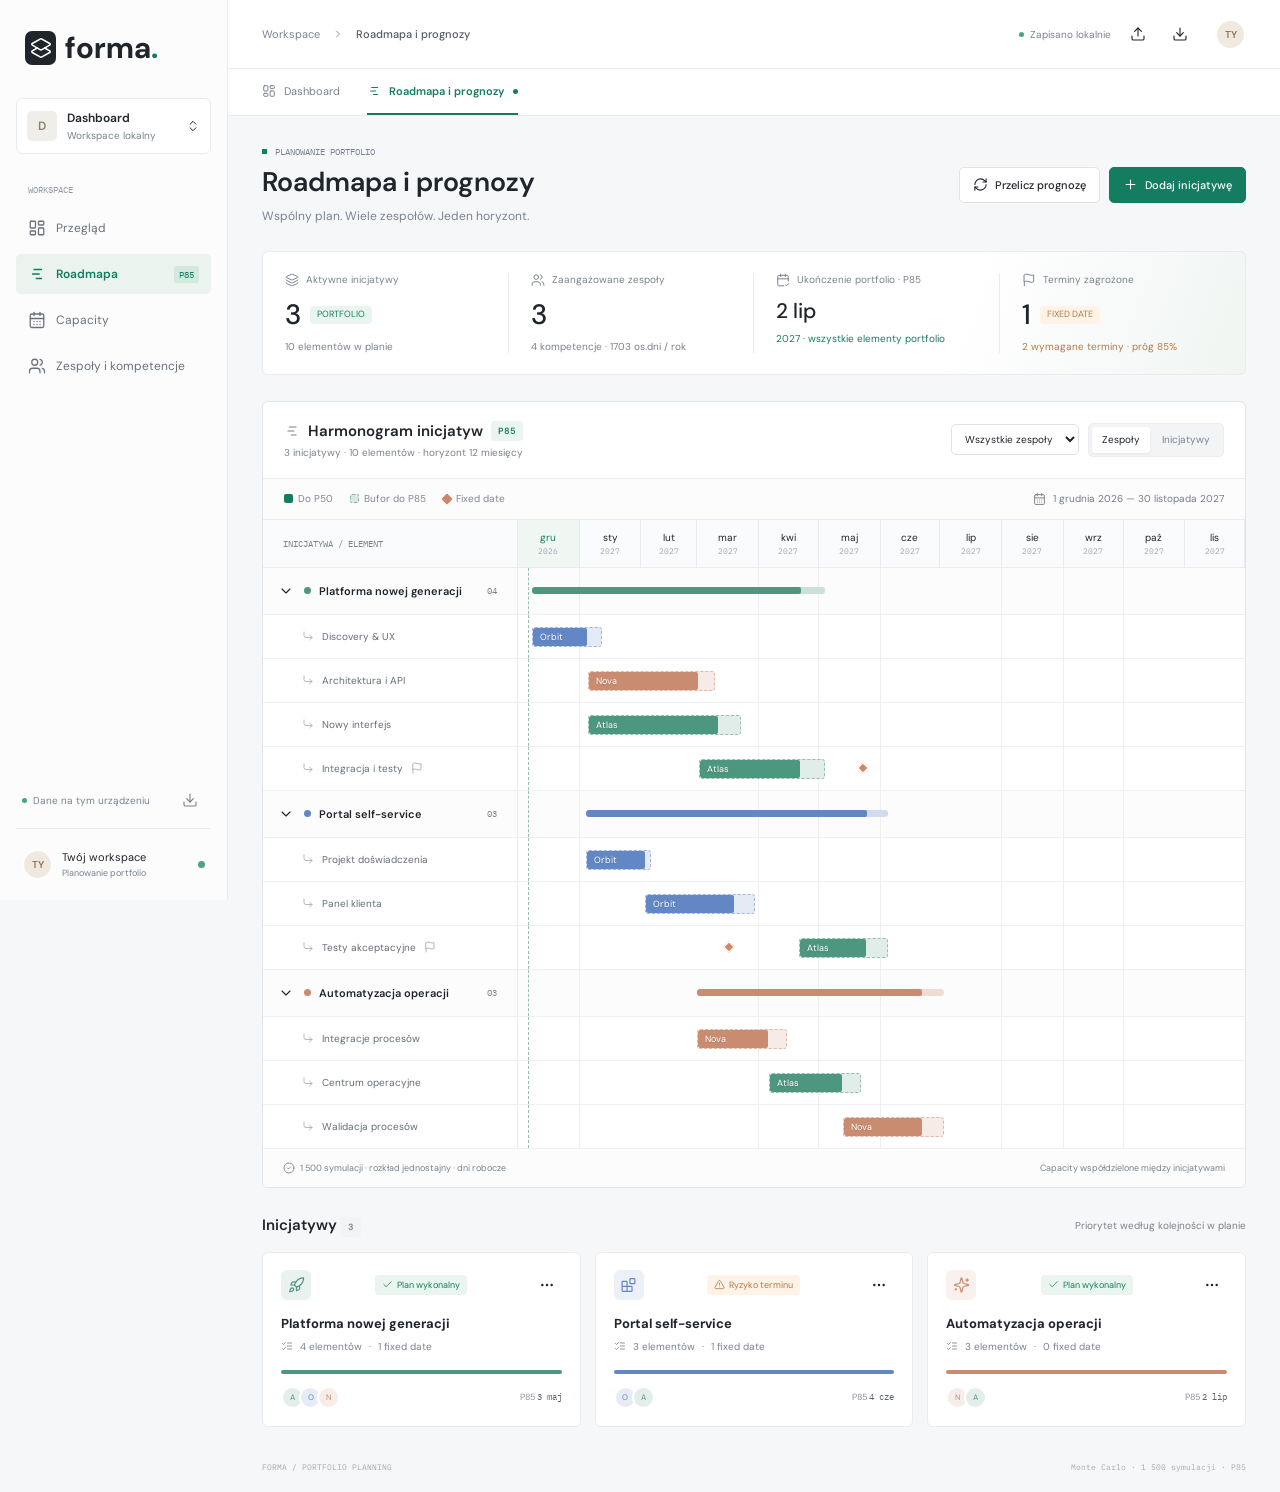
==== index.html @ 8383ac27 "pierwsza wersja" ====
<!doctype html>
<html lang="pl">
<head>
  <meta charset="UTF-8">
  <meta name="viewport" content="width=device-width, initial-scale=1.0">
  <title>Forma | Roadmap & Forecast</title>
  <meta name="theme-color" content="#f5f6f8">
  <link rel="preconnect" href="https://fonts.googleapis.com">
  <link rel="preconnect" href="https://fonts.gstatic.com" crossorigin>
  <link href="https://fonts.googleapis.com/css2?family=DM+Sans:wght@400;500;600;700&family=IBM+Plex+Mono:wght@400;500&display=swap" rel="stylesheet">
  <link rel="stylesheet" href="styles.css">
</head>
<body>
  <div class="shell">
    <aside class="sidebar">
      <a class="brand" href="#roadmap" aria-label="Forma, roadmapa"><span class="brand-mark"><i data-lucide="layers-2"></i></span>forma<span class="brand-dot">.</span></a>
      <div class="workspace"><span class="workspace-avatar">D</span><div>Dashboard<small>Workspace lokalny</small></div><i data-lucide="chevrons-up-down"></i></div>
      <div class="nav-label">WORKSPACE</div>
      <nav aria-label="Nawigacja workspace">
        <button data-view="overview"><i data-lucide="layout-dashboard"></i>Przegląd</button>
        <button data-view="roadmap" class="active"><i data-lucide="chart-no-axes-gantt"></i>Roadmapa <span class="nav-tag">P85</span></button>
        <button data-view="capacity"><i data-lucide="calendar-days"></i>Capacity</button>
        <button data-view="teams"><i data-lucide="users"></i>Zespoły i kompetencje</button>
      </nav>
      <div class="sidebar-bottom"><span class="local-indicator"></span> Dane na tym urządzeniu<button class="icon-button" data-action="export" title="Eksportuj workspace" aria-label="Eksportuj workspace"><i data-lucide="download"></i></button></div>
      <div class="profile"><span class="profile-avatar">TY</span><div>Twój workspace<small>Planowanie portfolio</small></div><span class="profile-status"></span></div>
    </aside>
    <div class="main-shell">
      <header class="topbar"><div class="breadcrumb">Workspace <i data-lucide="chevron-right"></i><strong id="breadcrumb">Roadmapa i prognozy</strong></div><div class="topbar-actions"><span id="save-status"><span class="local-indicator"></span>Zapisano lokalnie</span><button class="icon-button" data-action="import" title="Importuj workspace" aria-label="Importuj workspace"><i data-lucide="upload"></i></button><button class="icon-button" data-action="export" title="Eksportuj workspace" aria-label="Eksportuj workspace"><i data-lucide="download"></i></button><span class="top-avatar">TY</span></div></header>
      <div class="app-tabs" role="tablist" aria-label="Zakładki dashboardu"><button role="tab" data-view="overview" aria-selected="false"><i data-lucide="layout-dashboard"></i>Dashboard</button><button role="tab" data-view="roadmap" aria-selected="true" class="active"><i data-lucide="chart-no-axes-gantt"></i>Roadmapa i prognozy<span class="tab-dot"></span></button></div>
      <main id="app"></main>
      <footer><span>FORMA / PORTFOLIO PLANNING</span><span id="footer-meta">Monte Carlo · 1 500 symulacji · P85</span></footer>
    </div>
  </div>
  <dialog id="editor" aria-labelledby="dialog-title"></dialog>
  <input type="file" id="import-file" accept="application/json,.json" hidden>
  <div id="toast" role="status" aria-live="polite"></div>
  <script src="jstat.min.js"></script>
  <script src="lucide.min.js"></script>
  <script src="forecast.js"></script>
  <script src="app.js"></script>
</body>
</html>
---- styles.css ----
:root{--bg:#f6f7f9;--paper:#fff;--ink:#20252c;--muted:#7a828e;--line:#e8ebef;--green:#147d61;--green-light:#eaf5ef;--blue:#537cc5;--coral:#d78a69;--purple:#9c87bf;--radius:7px;font-family:'DM Sans',sans-serif;color:var(--ink);background:var(--bg);font-synthesis:none}
*{box-sizing:border-box}body{margin:0;font-size:13px}button,input,select{font:inherit}button{cursor:pointer}button:disabled{opacity:.5;cursor:wait}button, a,input,select{ -webkit-tap-highlight-color:transparent}button{color:inherit}button:focus-visible,a:focus-visible{outline:3px solid #80b9a4;outline-offset:3px}input:focus,select:focus{outline:2px solid #a4cdbc;outline-offset:1px}svg{width:18px;height:18px;flex-shrink:0;stroke-width:1.7}a{color:inherit;text-decoration:none}button{border:0;background:none}small{display:block;font-size:11px;color:var(--muted);font-weight:400}h1,h2,h3,p{margin:0}h1{font-size:27px;font-weight:600;line-height:1.25}h2{font-size:15px;font-weight:600}h3{font-size:14px}button,input,select{min-height:34px}input,select{border:1px solid #dde2e7;border-radius:5px;padding:7px 9px;background:white;color:var(--ink);min-width:0}input[type=checkbox]{min-height:0;width:15px;height:15px;accent-color:var(--green);flex-shrink:0}input[type=number]{font-family:'IBM Plex Mono',monospace;font-size:12px}label{font-size:12px}table{border-collapse:collapse;width:100%}th{text-align:left;color:var(--muted);font-size:10px;font-weight:500;text-transform:uppercase}td,th{padding:13px 18px;border-bottom:1px solid var(--line)}
.shell{display:flex;min-height:100vh}.sidebar{width:228px;flex-shrink:0;background:#fcfcfd;border-right:1px solid var(--line);display:flex;flex-direction:column;padding:28px 16px 0;position:fixed;inset:0 auto 0 0;z-index:20}.brand{display:flex;align-items:center;font-weight:700;font-size:30px;padding-left:9px;gap:9px}.brand-mark{width:31px;height:34px;display:grid;place-items:center;background:var(--ink);border-radius:7px;color:white}.brand-mark svg{width:22px;height:22px}.brand-dot{color:var(--green);margin-left:-9px}.workspace{margin:31px 0 30px;padding:11px 10px;display:flex;gap:10px;align-items:center;border:1px solid var(--line);border-radius:6px;font-size:12px;font-weight:600;background:white}.workspace>svg{margin-left:auto;width:14px}.workspace-avatar{width:30px;height:30px;display:grid;place-items:center;background:#f0eee9;border-radius:5px;color:#8b806c}.workspace small{margin-top:3px;font-size:10px}.nav-label{font:9px 'IBM Plex Mono',monospace;color:#929aa5;padding:0 12px;margin-bottom:13px}.sidebar nav{display:grid;gap:6px}.sidebar nav button{display:flex;align-items:center;gap:10px;text-align:left;padding:10px 12px;font-size:12px;border-radius:5px;color:#69717d;min-height:40px}.sidebar nav button:hover{background:#f0f2f4}.sidebar nav button.active{color:var(--green);background:#eaf3ee;font-weight:600}.nav-tag{font:9px 'IBM Plex Mono',monospace;margin-left:auto;background:#d4e9dd;padding:3px 5px;border-radius:3px}.sidebar-bottom{margin-top:auto;display:flex;align-items:center;gap:6px;font-size:10px;color:var(--muted);padding:20px 6px 13px}.sidebar-bottom button{margin-left:auto}.local-indicator{width:5px;height:5px;border-radius:50%;background:#49a483;display:inline-block;flex-shrink:0}.profile{border-top:1px solid var(--line);display:flex;gap:9px;align-items:center;padding:20px 6px;font-size:11px}.profile-avatar,.top-avatar{display:grid;place-items:center;background:#f0e9df;color:#8c7458;font-size:10px;font-weight:600;border:2px solid white;border-radius:50%;width:31px;height:31px}.profile small{font-size:9px;margin-top:3px}.profile-status{height:7px;width:7px;border-radius:50%;background:#52a183;margin-left:auto}.main-shell{margin-left:228px;width:calc(100% - 228px);min-width:0}.topbar{height:69px;background:white;border-bottom:1px solid var(--line);display:flex;align-items:center;justify-content:space-between;padding:0 34px;gap:12px}.breadcrumb{display:flex;align-items:center;gap:12px;color:var(--muted);font-size:11px}.breadcrumb svg{width:12px}.breadcrumb strong{font-weight:500;color:#545b66}.topbar-actions{display:flex;align-items:center;gap:12px}.topbar-actions #save-status{display:flex;align-items:center;gap:6px;font-size:10px;color:var(--muted)}.top-avatar{margin-left:8px}.icon-button{height:30px;width:30px;min-height:30px;display:inline-flex;align-items:center;justify-content:center;border-radius:4px;flex-shrink:0}.icon-button:hover{background:#edf1f3}.icon-button svg{width:16px}.app-tabs{display:flex;background:white;padding:0 34px;gap:27px;border-bottom:1px solid var(--line);height:47px}.app-tabs button{display:flex;align-items:center;gap:8px;font-size:11px;color:var(--muted);border-bottom:2px solid transparent;padding:0 0;white-space:nowrap}.app-tabs button svg{width:14px}.app-tabs button.active{border-color:var(--green);color:var(--green);font-weight:600}.tab-dot{width:5px;height:5px;background:var(--green);border-radius:50%}main{padding:30px 34px 20px;max-width:1700px;margin:auto;min-height:calc(100vh - 155px)}.page-heading{display:flex;justify-content:space-between;align-items:center;gap:20px;margin-bottom:27px}.eyebrow{font:9px 'IBM Plex Mono',monospace;color:var(--muted);margin-bottom:8px;display:flex;gap:8px;align-items:center}.eyebrow::before{content:'';height:5px;width:5px;background:var(--green)}.page-subtitle{margin-top:9px;color:var(--muted);font-size:12px}.heading-actions{display:flex;align-items:center;gap:9px}.button{display:inline-flex;align-items:center;justify-content:center;gap:7px;padding:9px 13px;border-radius:5px;font-size:11px;white-space:nowrap;min-height:36px;border:1px solid #dfe4e9;background:white;font-weight:500}.button svg{width:15px;height:15px}.button.primary{background:var(--green);border-color:var(--green);color:white}.button.primary:hover{background:#106c52}.button:hover{filter:brightness(.98)}.button.danger{color:#b25046}.badge{font-size:9px;background:#f1f3f5;color:#7a828e;padding:4px 7px;border-radius:4px;display:inline-flex;gap:4px;align-items:center;white-space:nowrap}.badge.green{background:var(--green-light);color:var(--green)}.badge.orange{background:#fff2e7;color:#b37b46}.badge.red{background:#fceeed;color:#bd6359}.badge svg{width:11px;height:11px}.metrics{display:grid;grid-template-columns:repeat(4,1fr);margin-bottom:26px;background:linear-gradient(110deg,#fff 70%,#f0f5f2);border:1px solid var(--line);border-radius:6px;padding:21px 0}.metric{padding:0 22px;border-right:1px solid var(--line);min-width:0}.metric:last-child{border:0}.metric-label{color:var(--muted);font-size:10px;display:flex;gap:7px;align-items:center;margin-bottom:13px}.metric-label svg{width:14px;height:14px}.metric-value{font-size:28px;line-height:1.1;font-weight:500;display:flex;gap:9px;align-items:center}.metric-value .badge{font-size:9px;font-weight:400}.metric-note{font-size:10px;margin-top:9px;color:var(--muted)}.metric-note .green-text{color:var(--green)}.metric-note .orange-text{color:#b47a46}.mono{font-family:'IBM Plex Mono',monospace}.tool{background:white;border:1px solid #e0e5ea;border-radius:6px;overflow:hidden}.tool-heading{display:flex;justify-content:space-between;align-items:center;padding:19px 21px;gap:15px}.tool-heading h2{display:flex;align-items:center;gap:8px}.tool-heading h2>svg{width:16px;color:var(--muted)}.tool-heading small{margin-top:5px;font-size:10px}.tool-heading .controls{display:flex;align-items:center;gap:9px}.segmented{display:flex;background:#f2f4f6;border:1px solid #e9ecf0;border-radius:5px;padding:3px;gap:2px}.segmented button{min-height:26px;padding:3px 10px;font-size:10px;color:var(--muted);border-radius:3px}.segmented button.active{background:white;color:var(--ink);box-shadow:0 1px 3px #17223012}.chart-toolbar{border-top:1px solid var(--line);border-bottom:1px solid var(--line);display:flex;justify-content:space-between;align-items:center;gap:15px;padding:11px 21px;background:#fcfcfd;font-size:10px}.legend{display:flex;align-items:center;gap:17px;color:#7f8791}.legend-item{display:inline-flex;align-items:center;gap:5px}.swatch{width:9px;height:9px;border-radius:2px;background:var(--green)}.swatch.fade{background:#d9e9e2;border:1px dashed #85b3a0}.swatch.deadline{width:8px;height:8px;transform:rotate(45deg);background:#d08668;border-radius:1px}.chart-range{color:#737c87;display:flex;align-items:center;gap:7px}.chart-range svg{width:13px}.gantt-scroll{overflow-x:auto;max-width:100%}.gantt{min-width:940px;position:relative}.gantt-header,.gantt-row{display:grid;grid-template-columns:255px 1fr}.gantt-header{height:48px;border-bottom:1px solid var(--line);background:#fafbfc}.gantt-label{padding:0 20px;border-right:1px solid var(--line);display:flex;align-items:center;gap:8px;min-width:0}.gantt-header>.gantt-label{font:9px 'IBM Plex Mono',monospace;color:var(--muted)}.months{display:grid;grid-template-columns:repeat(12,1fr)}.month{display:flex;flex-direction:column;justify-content:center;align-items:center;font-size:10px;border-right:1px solid var(--line);gap:2px}.month small{font:8px 'IBM Plex Mono',monospace;color:#a0a6ae}.month.current{color:var(--green);background:#f0f6f2}.gantt-row{min-height:44px;border-bottom:1px solid #eef0f3}.gantt-row.group{background:#fcfcfd;min-height:47px}.gantt-row.group .gantt-label{font-weight:600;font-size:11px}.group .gantt-label .icon-button{width:20px;min-height:22px;height:22px;margin-left:-7px}.gantt-label .color-dot{height:7px;width:7px;border-radius:50%;flex-shrink:0}.gantt-label .row-name{overflow:hidden;text-overflow:ellipsis;white-space:nowrap}.gantt-label .count{font:9px 'IBM Plex Mono',monospace;color:var(--muted);margin-left:auto}.gantt-row.item .gantt-label{padding-left:39px;color:#656d78;font-size:10px}.gantt-row.item .gantt-label>svg{width:12px;color:#a4abb5}.timeline{position:relative;min-width:0;background:repeating-linear-gradient(to right,transparent 0,transparent calc(8.333333% - 1px),#edf0f3 calc(8.333333% - 1px),#edf0f3 8.333333%);display:flex;align-items:center}.bar{position:absolute;height:20px;min-width:3px;top:12px;border-radius:3px;background:color-mix(in srgb,var(--bar-color) 17%,white);border:1px dashed color-mix(in srgb,var(--bar-color) 60%,white);overflow:hidden}.bar-solid{position:absolute;inset:0 auto 0 0;background:var(--bar-color);border-radius:2px}.bar-label{position:relative;z-index:1;color:#fff;font-size:9px;padding:0 7px;display:block;line-height:18px;overflow:hidden;text-overflow:ellipsis;white-space:nowrap;max-width:100%;text-shadow:0 1px 2px #0002}.group .bar{height:7px;top:19px;border:0;background:color-mix(in srgb,var(--bar-color) 30%,white)}.group .bar-solid{background:var(--bar-color)}.fixed-marker{position:absolute;top:17px;width:8px;height:8px;background:#d28668;transform:rotate(45deg);border:1px solid white;z-index:3}.today-line{position:absolute;top:0;bottom:0;border-left:1px dashed #98bfae;pointer-events:none;z-index:2}.no-forecast{font-size:9px;padding:0 14px;color:#b0834e}.chart-footer{display:flex;align-items:center;justify-content:space-between;gap:14px;font-size:9px;color:var(--muted);padding:13px 20px;background:#fcfcfd}.chart-footer span{display:flex;gap:5px;align-items:center}.chart-footer svg{width:12px;height:12px}.section-heading{display:flex;justify-content:space-between;align-items:center;margin:27px 0 15px;gap:12px}.section-heading .secondary{color:var(--muted);font-size:10px}.initiative-list{display:grid;grid-template-columns:repeat(3,minmax(0,1fr));gap:14px}.initiative-card{border:1px solid var(--line);border-radius:6px;background:white;padding:17px 18px;position:relative;min-width:0;transition:border-color .15s}.initiative-card:hover{border-color:#c4d6cd}.initiative-card .card-top{display:flex;align-items:center;justify-content:space-between;margin-bottom:15px}.project-symbol{width:30px;height:30px;border-radius:6px;display:grid;place-items:center;background:color-mix(in srgb,var(--bar-color) 12%,white);color:var(--bar-color)}.project-symbol svg{width:17px}.initiative-card h3{font-size:13px;margin-bottom:8px;overflow-wrap:anywhere}.card-meta{color:var(--muted);font-size:10px;display:flex;align-items:center;gap:7px}.card-meta svg{width:12px;height:12px}.card-progress{height:4px;background:#edf0f3;border-radius:3px;margin:17px 0 12px;overflow:hidden}.card-progress span{display:block;background:var(--bar-color);height:100%}.card-bottom{display:flex;justify-content:space-between;align-items:center;gap:5px;color:#8a929e;font-size:9px}.team-avatars{display:flex;padding-left:0}.team-avatar{width:23px;height:23px;border-radius:50%;border:2px solid white;display:grid;place-items:center;font-size:8px;color:var(--bar-color);background:color-mix(in srgb,var(--bar-color) 16%,white);margin-right:-5px}.card-bottom .forecast-date{font-family:'IBM Plex Mono',monospace;color:#5c6571}.empty{padding:40px;text-align:center;color:var(--muted)}.empty svg{width:30px;height:30px;margin-bottom:10px}.empty p{margin-bottom:15px}.capacity-toolbar{display:flex;flex-wrap:wrap;gap:14px;align-items:center;padding:15px 20px;border-bottom:1px solid var(--line);color:var(--muted);font-size:11px}.capacity-toolbar label{display:flex;align-items:center;gap:8px}.capacity-table{min-width:1100px;table-layout:fixed}.capacity-table th:first-child{width:215px}.capacity-table td,.capacity-table th{padding:11px 8px;text-align:center}.capacity-table td:first-child,.capacity-table th:first-child{text-align:left;padding-left:20px}.capacity-table td input{width:59px;height:32px;min-height:32px;text-align:center;font-size:11px;padding:5px}.capacity-team td{background:#fafbfc;color:var(--ink);font-size:11px;font-weight:600}.capacity-team span{display:inline-flex;gap:8px;align-items:center}.capacity-team .color-dot{height:7px;width:7px;border-radius:50%}.capacity-summary{padding:14px 20px;color:var(--muted);font-size:10px;display:flex;gap:20px;justify-content:space-between}.teams-layout{display:grid;grid-template-columns:1fr 310px;gap:24px;align-items:start}.teams-list{display:grid;gap:12px}.team-card{background:white;border:1px solid var(--line);border-radius:6px;padding:18px}.team-card-top{display:flex;gap:12px;align-items:center;margin-bottom:16px}.team-card-top h3{flex:1}.team-card-top small{margin-top:4px}.skill-tags{display:flex;gap:7px;flex-wrap:wrap}.skill-tag{padding:5px 9px;background:#f3f5f7;border:1px solid #e9ecf0;border-radius:4px;font-size:10px;color:#68717d}.skills-panel{background:transparent;border-top:2px solid var(--ink);padding-top:17px}.skills-panel .section-heading{margin:0 0 16px}.skill-row{display:flex;align-items:center;justify-content:space-between;border-bottom:1px solid var(--line);padding:10px 0;font-size:12px}.add-skill{display:flex;gap:6px;margin-top:16px}.add-skill input{width:100%}.add-skill button{border:1px solid #dfe4e9;background:white;min-height:34px;height:34px}.overview-table{background:white}.overview-table th{white-space:nowrap}.overview-table td{font-size:11px}.overview-table td:first-child{font-weight:500;min-width:210px}.overview-table small{margin-top:4px;font-size:9px}.overview-table .icon-button{margin-left:8px}.overview-table .badge{white-space:nowrap}.table-scroll{overflow:auto}.notice{display:flex;align-items:flex-start;gap:8px;padding:12px 0;font-size:11px;color:#9a704d}.notice svg{width:15px;height:15px}.sim-stale{color:#a57947!important}.toolbar-filter{min-height:30px;font-size:10px;max-width:170px}.mobile-nav{display:none}footer{padding:15px 34px 20px;display:flex;justify-content:space-between;color:#a3aab3;font:8px 'IBM Plex Mono',monospace;gap:15px}dialog{padding:0;border:1px solid #dbe2e7;border-radius:8px;width:min(970px,calc(100% - 32px));max-height:90vh;box-shadow:0 20px 90px #152b3433;color:var(--ink)}dialog::backdrop{background:#15232c66;backdrop-filter:blur(3px)}.dialog-header{padding:23px 25px;border-bottom:1px solid var(--line);display:flex;align-items:center;justify-content:space-between;gap:15px}.dialog-header h2{font-size:19px}.dialog-header small{margin-top:5px}.dialog-content{padding:22px 25px;max-height:calc(90vh - 160px);overflow:auto}.form-grid{display:grid;grid-template-columns:2fr 1fr;gap:18px}.form-field{display:flex;flex-direction:column;gap:7px;font-weight:500}.check-options{display:flex;flex-wrap:wrap;gap:10px;margin:10px 0 20px}.check-option{display:flex;align-items:center;gap:7px;font-size:11px;border:1px solid var(--line);border-radius:4px;padding:7px 10px;background:#fafbfc}.form-section-title{margin:21px 0 10px;font-size:12px;font-weight:500}.item-editor{border:1px solid var(--line);border-radius:6px;margin-top:12px;padding:14px;background:#fcfcfd}.item-top{display:flex;align-items:center;gap:9px;margin-bottom:12px}.item-top span{font:10px 'IBM Plex Mono',monospace;color:var(--muted)}.item-top input{flex:1;width:100%}.item-fields{display:grid;grid-template-columns:1.5fr 1.2fr .65fr .65fr 1fr;gap:10px}.item-fields label{font-size:10px;color:var(--muted);display:grid;gap:5px}.item-fields input,.item-fields select{font-size:11px;width:100%}.item-extra{display:flex;gap:14px;align-items:center;flex-wrap:wrap;margin-top:13px;font-size:10px}.item-extra label{display:flex;align-items:center;gap:6px;font-size:10px}.item-extra select,.item-extra input[type=date]{min-height:29px;height:29px;font-size:10px;max-width:200px}.dialog-footer{border-top:1px solid var(--line);padding:16px 25px;display:flex;justify-content:space-between;gap:12px;background:#fafbfc}.dialog-footer>div{display:flex;gap:9px}.form-error{color:#b85349;font-size:11px;margin-bottom:12px;min-height:0}.form-error:empty{display:none}.confirm-message{padding:25px;line-height:1.8}#toast{position:fixed;bottom:25px;left:calc(50% + 80px);transform:translateX(-50%) translateY(20px);background:#253a32;color:white;font-size:12px;padding:12px 18px;border-radius:6px;box-shadow:0 5px 20px #0002;opacity:0;pointer-events:none;transition:all .2s;z-index:100;max-width:calc(100vw - 40px)}#toast.visible{opacity:1;transform:translateX(-50%) translateY(0)}.loading svg{animation:spin 1s linear infinite}@keyframes spin{to{transform:rotate(360deg)}}main{animation:enter .3s ease-out}@keyframes enter{from{opacity:.5;transform:translateY(5px)}to{opacity:1;transform:translateY(0)}}
.timeline{background:var(--grid-lines)}
@media(min-width:1500px){.gantt-header,.gantt-row{grid-template-columns:285px 1fr}.metric{padding:0 30px}.gantt{min-width:1100px}}
@media(max-width:1150px){.sidebar{width:200px;padding-left:12px;padding-right:12px}.main-shell{margin-left:200px;width:calc(100% - 200px)}main{padding:25px 24px}.topbar,.app-tabs{padding-left:24px;padding-right:24px}.heading-actions{gap:6px}.heading-actions .button{padding:8px 10px}.page-heading{align-items:flex-start}h1{font-size:24px}.metric{padding:0 15px}.metric-value{font-size:25px}.metric-value .badge{display:none}.teams-layout{grid-template-columns:1fr 260px}.initiative-card{padding:15px}.card-bottom{flex-wrap:wrap;row-gap:10px}.tool-heading{padding:16px}.legend{gap:10px}}
@media(max-width:850px){.sidebar{width:65px;padding:22px 8px 0}.brand{padding:0;justify-content:center;font-size:0;gap:0}.brand-mark{width:32px}.brand-dot,.workspace,.nav-label,.sidebar-bottom,.profile{display:none}.sidebar nav{margin-top:35px;gap:14px}.sidebar nav button{font-size:0;padding:12px;justify-content:center}.sidebar nav svg{width:20px;height:20px}.nav-tag{display:none}.main-shell{margin-left:65px;width:calc(100% - 65px)}.page-heading{flex-wrap:wrap;gap:15px}.metrics{padding:17px 0}.metric-value{font-size:23px}.metric-note{font-size:9px}.metric-label{font-size:9px;gap:5px}.metric-label svg{width:12px}.initiative-list{grid-template-columns:repeat(2,minmax(0,1fr))}.topbar-actions #save-status{font-size:0}.tool-heading{flex-wrap:wrap;gap:12px}.teams-layout{grid-template-columns:1fr}.skills-panel{margin-top:15px}.item-fields{grid-template-columns:1fr 1fr 1fr}.item-fields label:first-child,.item-fields label:nth-child(2){grid-column:auto}.form-grid{grid-template-columns:1fr 1fr}.chart-toolbar{flex-wrap:wrap}.capacity-summary{flex-wrap:wrap;gap:8px}#toast{left:50%}footer{padding-left:24px;padding-right:24px}}
@media(max-width:560px){.sidebar{position:fixed;top:auto;bottom:0;left:0;right:0;width:100%;height:59px;border-right:0;border-top:1px solid var(--line);padding:0;background:#fff}.brand{display:none}.sidebar nav{display:flex;margin:0;gap:0;width:100%;height:100%;justify-content:space-around}.sidebar nav button{flex-direction:column;gap:3px;font-size:8px;padding:7px 5px;border-radius:0;flex:1;min-width:0}.sidebar nav svg{width:18px;height:18px}.sidebar nav button.active{background:#f0f7f3}.main-shell{margin:0;width:100%;padding-bottom:59px}.topbar{height:52px;padding:0 17px}.breadcrumb{font-size:9px;gap:5px}.topbar-actions{gap:5px}.top-avatar{width:25px;height:25px;margin-left:0}.topbar-actions #save-status{display:none}.app-tabs{height:43px;padding:0 18px;gap:20px}.app-tabs button{font-size:10px}.app-tabs button svg{width:12px}main{padding:22px 16px 15px}h1{font-size:24px}.eyebrow{font-size:8px}.page-subtitle{font-size:10px}.heading-actions{width:100%;display:flex}.heading-actions .button{flex:1;font-size:10px;min-width:0}.metrics{grid-template-columns:1fr 1fr;padding:0;margin-bottom:20px}.metric{padding:15px 16px;border-bottom:1px solid var(--line)}.metric:nth-child(2){border-right:0}.metric:nth-child(3),.metric:nth-child(4){border-bottom:0}.metric-label{margin-bottom:9px;font-size:10px}.metric-value{font-size:25px}.metric-note{font-size:9px;margin-top:7px}.tool-heading{padding:15px}.tool-heading h2{font-size:13px}.tool-heading .controls{width:100%;justify-content:space-between;gap:6px}.toolbar-filter{max-width:140px}.chart-toolbar{padding:10px 15px;gap:10px;font-size:9px}.legend{gap:10px;font-size:9px}.chart-range{font-size:9px}.chart-footer{padding:11px 15px;font-size:8px;flex-wrap:wrap;gap:6px}.initiative-list{grid-template-columns:1fr}.initiative-card{padding:17px}.section-heading{margin-top:23px}.section-heading h2{font-size:14px}.card-bottom{flex-wrap:nowrap}.overview-table td,.overview-table th{padding:12px}.form-grid{grid-template-columns:1fr;gap:12px}.dialog-content{padding:16px}.dialog-header{padding:18px 16px}.dialog-header h2{font-size:17px}.dialog-footer{padding:12px 16px}.dialog-footer .button{font-size:10px;padding:8px 10px}.item-fields{grid-template-columns:1fr 1fr}.item-fields label:last-child{grid-column:1 / -1}.item-top input{max-width:calc(100% - 65px)}.item-extra{gap:9px}.item-extra label{flex-wrap:wrap}.item-extra select{max-width:150px}.capacity-toolbar{padding:12px;font-size:10px;gap:9px}.capacity-toolbar label{flex-wrap:wrap;font-size:10px}.capacity-toolbar input{max-width:135px}.capacity-summary{padding:12px;font-size:9px}.heading-actions .button svg{width:13px}footer{padding:10px 16px 15px;font-size:7px;flex-wrap:wrap;gap:7px}#toast{bottom:74px}.teams-layout{gap:15px}}
@media(max-width:560px){.dialog-footer{flex-wrap:wrap}.dialog-footer>div:last-child{margin-left:auto}.section-heading .secondary{font-size:9px;max-width:140px;text-align:right}.team-card-top h3{min-width:0;overflow-wrap:anywhere}}
@media(prefers-reduced-motion:reduce){*,*::before,*::after{animation:none!important;transition:none!important}}
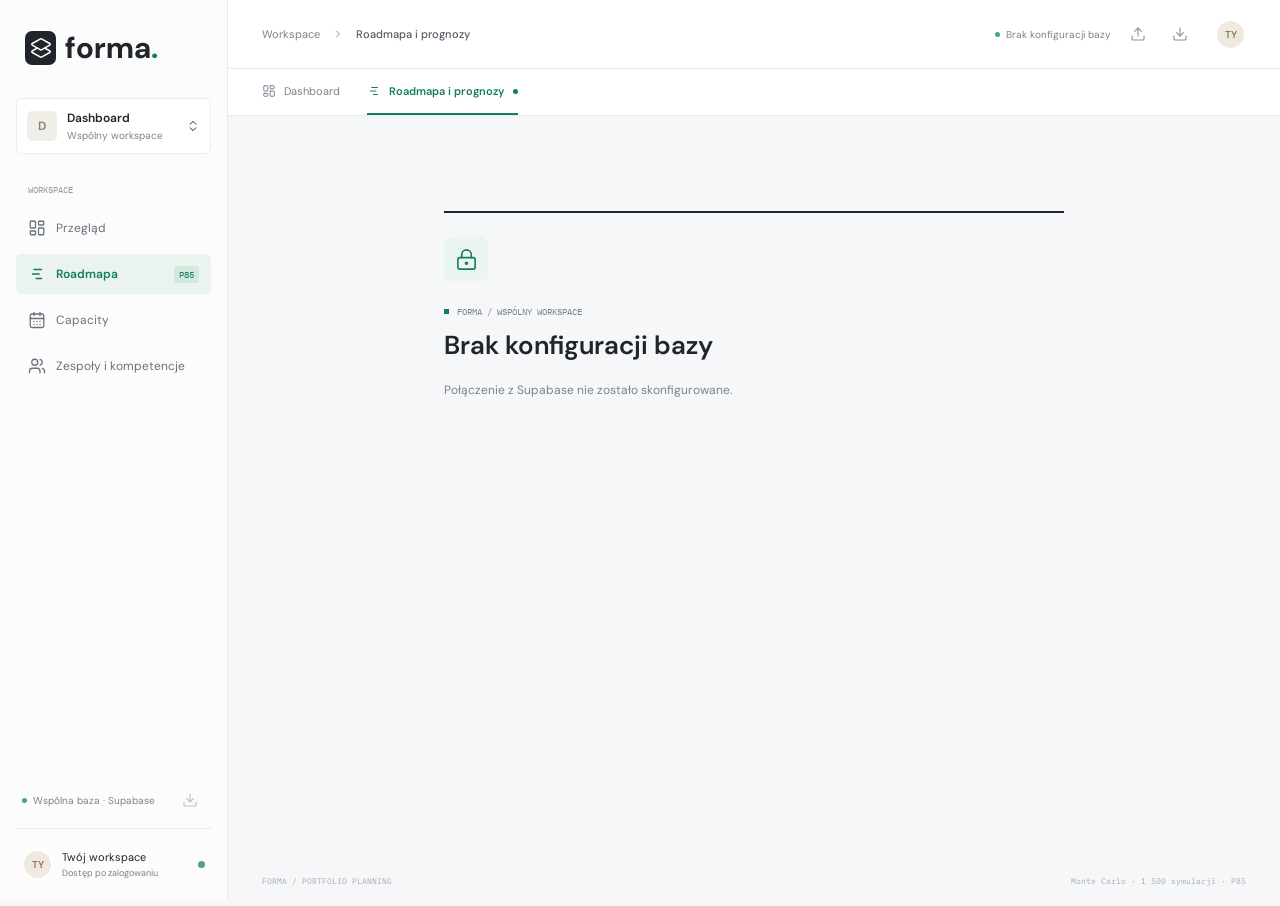
==== commit f3992787: "baza danych" ====
--- a/index.html
+++ b/index.html
@@ -14,7 +14,7 @@
   <div class="shell">
     <aside class="sidebar">
       <a class="brand" href="#roadmap" aria-label="Forma, roadmapa"><span class="brand-mark"><i data-lucide="layers-2"></i></span>forma<span class="brand-dot">.</span></a>
-      <div class="workspace"><span class="workspace-avatar">D</span><div>Dashboard<small>Workspace lokalny</small></div><i data-lucide="chevrons-up-down"></i></div>
+      <div class="workspace"><span class="workspace-avatar">D</span><div>Dashboard<small id="workspace-mode">Workspace lokalny</small></div><i data-lucide="chevrons-up-down"></i></div>
       <div class="nav-label">WORKSPACE</div>
       <nav aria-label="Nawigacja workspace">
         <button data-view="overview"><i data-lucide="layout-dashboard"></i>Przegląd</button>
@@ -22,11 +22,11 @@
         <button data-view="capacity"><i data-lucide="calendar-days"></i>Capacity</button>
         <button data-view="teams"><i data-lucide="users"></i>Zespoły i kompetencje</button>
       </nav>
-      <div class="sidebar-bottom"><span class="local-indicator"></span> Dane na tym urządzeniu<button class="icon-button" data-action="export" title="Eksportuj workspace" aria-label="Eksportuj workspace"><i data-lucide="download"></i></button></div>
+      <div class="sidebar-bottom"><span class="local-indicator"></span><span id="storage-mode">Dane na tym urządzeniu</span><button class="icon-button" data-action="export" title="Eksportuj workspace" aria-label="Eksportuj workspace"><i data-lucide="download"></i></button></div>
       <div class="profile"><span class="profile-avatar">TY</span><div>Twój workspace<small>Planowanie portfolio</small></div><span class="profile-status"></span></div>
     </aside>
     <div class="main-shell">
-      <header class="topbar"><div class="breadcrumb">Workspace <i data-lucide="chevron-right"></i><strong id="breadcrumb">Roadmapa i prognozy</strong></div><div class="topbar-actions"><span id="save-status"><span class="local-indicator"></span>Zapisano lokalnie</span><button class="icon-button" data-action="import" title="Importuj workspace" aria-label="Importuj workspace"><i data-lucide="upload"></i></button><button class="icon-button" data-action="export" title="Eksportuj workspace" aria-label="Eksportuj workspace"><i data-lucide="download"></i></button><span class="top-avatar">TY</span></div></header>
+      <header class="topbar"><div class="breadcrumb">Workspace <i data-lucide="chevron-right"></i><strong id="breadcrumb">Roadmapa i prognozy</strong></div><div class="topbar-actions"><span id="save-status"><span class="local-indicator"></span>Zapisano lokalnie</span><button class="icon-button" data-action="import" title="Importuj workspace" aria-label="Importuj workspace"><i data-lucide="upload"></i></button><button class="icon-button" data-action="export" title="Eksportuj workspace" aria-label="Eksportuj workspace"><i data-lucide="download"></i></button><button class="icon-button" id="account-action" data-action="cloud-logout" title="Wyloguj" aria-label="Wyloguj" hidden><i data-lucide="log-out"></i></button><span class="top-avatar">TY</span></div></header>
       <div class="app-tabs" role="tablist" aria-label="Zakładki dashboardu"><button role="tab" data-view="overview" aria-selected="false"><i data-lucide="layout-dashboard"></i>Dashboard</button><button role="tab" data-view="roadmap" aria-selected="true" class="active"><i data-lucide="chart-no-axes-gantt"></i>Roadmapa i prognozy<span class="tab-dot"></span></button></div>
       <main id="app"></main>
       <footer><span>FORMA / PORTFOLIO PLANNING</span><span id="footer-meta">Monte Carlo · 1 500 symulacji · P85</span></footer>
@@ -38,6 +38,9 @@
   <script src="jstat.min.js"></script>
   <script src="lucide.min.js"></script>
   <script src="forecast.js"></script>
+  <script src="supabase.min.js"></script>
+  <script src="cloud-config.js"></script>
+  <script src="shared-store.js"></script>
   <script src="app.js"></script>
 </body>
 </html>
--- a/styles.css
+++ b/styles.css
@@ -2,6 +2,7 @@
 *{box-sizing:border-box}body{margin:0;font-size:13px}button,input,select{font:inherit}button{cursor:pointer}button:disabled{opacity:.5;cursor:wait}button, a,input,select{ -webkit-tap-highlight-color:transparent}button{color:inherit}button:focus-visible,a:focus-visible{outline:3px solid #80b9a4;outline-offset:3px}input:focus,select:focus{outline:2px solid #a4cdbc;outline-offset:1px}svg{width:18px;height:18px;flex-shrink:0;stroke-width:1.7}a{color:inherit;text-decoration:none}button{border:0;background:none}small{display:block;font-size:11px;color:var(--muted);font-weight:400}h1,h2,h3,p{margin:0}h1{font-size:27px;font-weight:600;line-height:1.25}h2{font-size:15px;font-weight:600}h3{font-size:14px}button,input,select{min-height:34px}input,select{border:1px solid #dde2e7;border-radius:5px;padding:7px 9px;background:white;color:var(--ink);min-width:0}input[type=checkbox]{min-height:0;width:15px;height:15px;accent-color:var(--green);flex-shrink:0}input[type=number]{font-family:'IBM Plex Mono',monospace;font-size:12px}label{font-size:12px}table{border-collapse:collapse;width:100%}th{text-align:left;color:var(--muted);font-size:10px;font-weight:500;text-transform:uppercase}td,th{padding:13px 18px;border-bottom:1px solid var(--line)}
 .shell{display:flex;min-height:100vh}.sidebar{width:228px;flex-shrink:0;background:#fcfcfd;border-right:1px solid var(--line);display:flex;flex-direction:column;padding:28px 16px 0;position:fixed;inset:0 auto 0 0;z-index:20}.brand{display:flex;align-items:center;font-weight:700;font-size:30px;padding-left:9px;gap:9px}.brand-mark{width:31px;height:34px;display:grid;place-items:center;background:var(--ink);border-radius:7px;color:white}.brand-mark svg{width:22px;height:22px}.brand-dot{color:var(--green);margin-left:-9px}.workspace{margin:31px 0 30px;padding:11px 10px;display:flex;gap:10px;align-items:center;border:1px solid var(--line);border-radius:6px;font-size:12px;font-weight:600;background:white}.workspace>svg{margin-left:auto;width:14px}.workspace-avatar{width:30px;height:30px;display:grid;place-items:center;background:#f0eee9;border-radius:5px;color:#8b806c}.workspace small{margin-top:3px;font-size:10px}.nav-label{font:9px 'IBM Plex Mono',monospace;color:#929aa5;padding:0 12px;margin-bottom:13px}.sidebar nav{display:grid;gap:6px}.sidebar nav button{display:flex;align-items:center;gap:10px;text-align:left;padding:10px 12px;font-size:12px;border-radius:5px;color:#69717d;min-height:40px}.sidebar nav button:hover{background:#f0f2f4}.sidebar nav button.active{color:var(--green);background:#eaf3ee;font-weight:600}.nav-tag{font:9px 'IBM Plex Mono',monospace;margin-left:auto;background:#d4e9dd;padding:3px 5px;border-radius:3px}.sidebar-bottom{margin-top:auto;display:flex;align-items:center;gap:6px;font-size:10px;color:var(--muted);padding:20px 6px 13px}.sidebar-bottom button{margin-left:auto}.local-indicator{width:5px;height:5px;border-radius:50%;background:#49a483;display:inline-block;flex-shrink:0}.profile{border-top:1px solid var(--line);display:flex;gap:9px;align-items:center;padding:20px 6px;font-size:11px}.profile-avatar,.top-avatar{display:grid;place-items:center;background:#f0e9df;color:#8c7458;font-size:10px;font-weight:600;border:2px solid white;border-radius:50%;width:31px;height:31px}.profile small{font-size:9px;margin-top:3px}.profile-status{height:7px;width:7px;border-radius:50%;background:#52a183;margin-left:auto}.main-shell{margin-left:228px;width:calc(100% - 228px);min-width:0}.topbar{height:69px;background:white;border-bottom:1px solid var(--line);display:flex;align-items:center;justify-content:space-between;padding:0 34px;gap:12px}.breadcrumb{display:flex;align-items:center;gap:12px;color:var(--muted);font-size:11px}.breadcrumb svg{width:12px}.breadcrumb strong{font-weight:500;color:#545b66}.topbar-actions{display:flex;align-items:center;gap:12px}.topbar-actions #save-status{display:flex;align-items:center;gap:6px;font-size:10px;color:var(--muted)}.top-avatar{margin-left:8px}.icon-button{height:30px;width:30px;min-height:30px;display:inline-flex;align-items:center;justify-content:center;border-radius:4px;flex-shrink:0}.icon-button:hover{background:#edf1f3}.icon-button svg{width:16px}.app-tabs{display:flex;background:white;padding:0 34px;gap:27px;border-bottom:1px solid var(--line);height:47px}.app-tabs button{display:flex;align-items:center;gap:8px;font-size:11px;color:var(--muted);border-bottom:2px solid transparent;padding:0 0;white-space:nowrap}.app-tabs button svg{width:14px}.app-tabs button.active{border-color:var(--green);color:var(--green);font-weight:600}.tab-dot{width:5px;height:5px;background:var(--green);border-radius:50%}main{padding:30px 34px 20px;max-width:1700px;margin:auto;min-height:calc(100vh - 155px)}.page-heading{display:flex;justify-content:space-between;align-items:center;gap:20px;margin-bottom:27px}.eyebrow{font:9px 'IBM Plex Mono',monospace;color:var(--muted);margin-bottom:8px;display:flex;gap:8px;align-items:center}.eyebrow::before{content:'';height:5px;width:5px;background:var(--green)}.page-subtitle{margin-top:9px;color:var(--muted);font-size:12px}.heading-actions{display:flex;align-items:center;gap:9px}.button{display:inline-flex;align-items:center;justify-content:center;gap:7px;padding:9px 13px;border-radius:5px;font-size:11px;white-space:nowrap;min-height:36px;border:1px solid #dfe4e9;background:white;font-weight:500}.button svg{width:15px;height:15px}.button.primary{background:var(--green);border-color:var(--green);color:white}.button.primary:hover{background:#106c52}.button:hover{filter:brightness(.98)}.button.danger{color:#b25046}.badge{font-size:9px;background:#f1f3f5;color:#7a828e;padding:4px 7px;border-radius:4px;display:inline-flex;gap:4px;align-items:center;white-space:nowrap}.badge.green{background:var(--green-light);color:var(--green)}.badge.orange{background:#fff2e7;color:#b37b46}.badge.red{background:#fceeed;color:#bd6359}.badge svg{width:11px;height:11px}.metrics{display:grid;grid-template-columns:repeat(4,1fr);margin-bottom:26px;background:linear-gradient(110deg,#fff 70%,#f0f5f2);border:1px solid var(--line);border-radius:6px;padding:21px 0}.metric{padding:0 22px;border-right:1px solid var(--line);min-width:0}.metric:last-child{border:0}.metric-label{color:var(--muted);font-size:10px;display:flex;gap:7px;align-items:center;margin-bottom:13px}.metric-label svg{width:14px;height:14px}.metric-value{font-size:28px;line-height:1.1;font-weight:500;display:flex;gap:9px;align-items:center}.metric-value .badge{font-size:9px;font-weight:400}.metric-note{font-size:10px;margin-top:9px;color:var(--muted)}.metric-note .green-text{color:var(--green)}.metric-note .orange-text{color:#b47a46}.mono{font-family:'IBM Plex Mono',monospace}.tool{background:white;border:1px solid #e0e5ea;border-radius:6px;overflow:hidden}.tool-heading{display:flex;justify-content:space-between;align-items:center;padding:19px 21px;gap:15px}.tool-heading h2{display:flex;align-items:center;gap:8px}.tool-heading h2>svg{width:16px;color:var(--muted)}.tool-heading small{margin-top:5px;font-size:10px}.tool-heading .controls{display:flex;align-items:center;gap:9px}.segmented{display:flex;background:#f2f4f6;border:1px solid #e9ecf0;border-radius:5px;padding:3px;gap:2px}.segmented button{min-height:26px;padding:3px 10px;font-size:10px;color:var(--muted);border-radius:3px}.segmented button.active{background:white;color:var(--ink);box-shadow:0 1px 3px #17223012}.chart-toolbar{border-top:1px solid var(--line);border-bottom:1px solid var(--line);display:flex;justify-content:space-between;align-items:center;gap:15px;padding:11px 21px;background:#fcfcfd;font-size:10px}.legend{display:flex;align-items:center;gap:17px;color:#7f8791}.legend-item{display:inline-flex;align-items:center;gap:5px}.swatch{width:9px;height:9px;border-radius:2px;background:var(--green)}.swatch.fade{background:#d9e9e2;border:1px dashed #85b3a0}.swatch.deadline{width:8px;height:8px;transform:rotate(45deg);background:#d08668;border-radius:1px}.chart-range{color:#737c87;display:flex;align-items:center;gap:7px}.chart-range svg{width:13px}.gantt-scroll{overflow-x:auto;max-width:100%}.gantt{min-width:940px;position:relative}.gantt-header,.gantt-row{display:grid;grid-template-columns:255px 1fr}.gantt-header{height:48px;border-bottom:1px solid var(--line);background:#fafbfc}.gantt-label{padding:0 20px;border-right:1px solid var(--line);display:flex;align-items:center;gap:8px;min-width:0}.gantt-header>.gantt-label{font:9px 'IBM Plex Mono',monospace;color:var(--muted)}.months{display:grid;grid-template-columns:repeat(12,1fr)}.month{display:flex;flex-direction:column;justify-content:center;align-items:center;font-size:10px;border-right:1px solid var(--line);gap:2px}.month small{font:8px 'IBM Plex Mono',monospace;color:#a0a6ae}.month.current{color:var(--green);background:#f0f6f2}.gantt-row{min-height:44px;border-bottom:1px solid #eef0f3}.gantt-row.group{background:#fcfcfd;min-height:47px}.gantt-row.group .gantt-label{font-weight:600;font-size:11px}.group .gantt-label .icon-button{width:20px;min-height:22px;height:22px;margin-left:-7px}.gantt-label .color-dot{height:7px;width:7px;border-radius:50%;flex-shrink:0}.gantt-label .row-name{overflow:hidden;text-overflow:ellipsis;white-space:nowrap}.gantt-label .count{font:9px 'IBM Plex Mono',monospace;color:var(--muted);margin-left:auto}.gantt-row.item .gantt-label{padding-left:39px;color:#656d78;font-size:10px}.gantt-row.item .gantt-label>svg{width:12px;color:#a4abb5}.timeline{position:relative;min-width:0;background:repeating-linear-gradient(to right,transparent 0,transparent calc(8.333333% - 1px),#edf0f3 calc(8.333333% - 1px),#edf0f3 8.333333%);display:flex;align-items:center}.bar{position:absolute;height:20px;min-width:3px;top:12px;border-radius:3px;background:color-mix(in srgb,var(--bar-color) 17%,white);border:1px dashed color-mix(in srgb,var(--bar-color) 60%,white);overflow:hidden}.bar-solid{position:absolute;inset:0 auto 0 0;background:var(--bar-color);border-radius:2px}.bar-label{position:relative;z-index:1;color:#fff;font-size:9px;padding:0 7px;display:block;line-height:18px;overflow:hidden;text-overflow:ellipsis;white-space:nowrap;max-width:100%;text-shadow:0 1px 2px #0002}.group .bar{height:7px;top:19px;border:0;background:color-mix(in srgb,var(--bar-color) 30%,white)}.group .bar-solid{background:var(--bar-color)}.fixed-marker{position:absolute;top:17px;width:8px;height:8px;background:#d28668;transform:rotate(45deg);border:1px solid white;z-index:3}.today-line{position:absolute;top:0;bottom:0;border-left:1px dashed #98bfae;pointer-events:none;z-index:2}.no-forecast{font-size:9px;padding:0 14px;color:#b0834e}.chart-footer{display:flex;align-items:center;justify-content:space-between;gap:14px;font-size:9px;color:var(--muted);padding:13px 20px;background:#fcfcfd}.chart-footer span{display:flex;gap:5px;align-items:center}.chart-footer svg{width:12px;height:12px}.section-heading{display:flex;justify-content:space-between;align-items:center;margin:27px 0 15px;gap:12px}.section-heading .secondary{color:var(--muted);font-size:10px}.initiative-list{display:grid;grid-template-columns:repeat(3,minmax(0,1fr));gap:14px}.initiative-card{border:1px solid var(--line);border-radius:6px;background:white;padding:17px 18px;position:relative;min-width:0;transition:border-color .15s}.initiative-card:hover{border-color:#c4d6cd}.initiative-card .card-top{display:flex;align-items:center;justify-content:space-between;margin-bottom:15px}.project-symbol{width:30px;height:30px;border-radius:6px;display:grid;place-items:center;background:color-mix(in srgb,var(--bar-color) 12%,white);color:var(--bar-color)}.project-symbol svg{width:17px}.initiative-card h3{font-size:13px;margin-bottom:8px;overflow-wrap:anywhere}.card-meta{color:var(--muted);font-size:10px;display:flex;align-items:center;gap:7px}.card-meta svg{width:12px;height:12px}.card-progress{height:4px;background:#edf0f3;border-radius:3px;margin:17px 0 12px;overflow:hidden}.card-progress span{display:block;background:var(--bar-color);height:100%}.card-bottom{display:flex;justify-content:space-between;align-items:center;gap:5px;color:#8a929e;font-size:9px}.team-avatars{display:flex;padding-left:0}.team-avatar{width:23px;height:23px;border-radius:50%;border:2px solid white;display:grid;place-items:center;font-size:8px;color:var(--bar-color);background:color-mix(in srgb,var(--bar-color) 16%,white);margin-right:-5px}.card-bottom .forecast-date{font-family:'IBM Plex Mono',monospace;color:#5c6571}.empty{padding:40px;text-align:center;color:var(--muted)}.empty svg{width:30px;height:30px;margin-bottom:10px}.empty p{margin-bottom:15px}.capacity-toolbar{display:flex;flex-wrap:wrap;gap:14px;align-items:center;padding:15px 20px;border-bottom:1px solid var(--line);color:var(--muted);font-size:11px}.capacity-toolbar label{display:flex;align-items:center;gap:8px}.capacity-table{min-width:1100px;table-layout:fixed}.capacity-table th:first-child{width:215px}.capacity-table td,.capacity-table th{padding:11px 8px;text-align:center}.capacity-table td:first-child,.capacity-table th:first-child{text-align:left;padding-left:20px}.capacity-table td input{width:59px;height:32px;min-height:32px;text-align:center;font-size:11px;padding:5px}.capacity-team td{background:#fafbfc;color:var(--ink);font-size:11px;font-weight:600}.capacity-team span{display:inline-flex;gap:8px;align-items:center}.capacity-team .color-dot{height:7px;width:7px;border-radius:50%}.capacity-summary{padding:14px 20px;color:var(--muted);font-size:10px;display:flex;gap:20px;justify-content:space-between}.teams-layout{display:grid;grid-template-columns:1fr 310px;gap:24px;align-items:start}.teams-list{display:grid;gap:12px}.team-card{background:white;border:1px solid var(--line);border-radius:6px;padding:18px}.team-card-top{display:flex;gap:12px;align-items:center;margin-bottom:16px}.team-card-top h3{flex:1}.team-card-top small{margin-top:4px}.skill-tags{display:flex;gap:7px;flex-wrap:wrap}.skill-tag{padding:5px 9px;background:#f3f5f7;border:1px solid #e9ecf0;border-radius:4px;font-size:10px;color:#68717d}.skills-panel{background:transparent;border-top:2px solid var(--ink);padding-top:17px}.skills-panel .section-heading{margin:0 0 16px}.skill-row{display:flex;align-items:center;justify-content:space-between;border-bottom:1px solid var(--line);padding:10px 0;font-size:12px}.add-skill{display:flex;gap:6px;margin-top:16px}.add-skill input{width:100%}.add-skill button{border:1px solid #dfe4e9;background:white;min-height:34px;height:34px}.overview-table{background:white}.overview-table th{white-space:nowrap}.overview-table td{font-size:11px}.overview-table td:first-child{font-weight:500;min-width:210px}.overview-table small{margin-top:4px;font-size:9px}.overview-table .icon-button{margin-left:8px}.overview-table .badge{white-space:nowrap}.table-scroll{overflow:auto}.notice{display:flex;align-items:flex-start;gap:8px;padding:12px 0;font-size:11px;color:#9a704d}.notice svg{width:15px;height:15px}.sim-stale{color:#a57947!important}.toolbar-filter{min-height:30px;font-size:10px;max-width:170px}.mobile-nav{display:none}footer{padding:15px 34px 20px;display:flex;justify-content:space-between;color:#a3aab3;font:8px 'IBM Plex Mono',monospace;gap:15px}dialog{padding:0;border:1px solid #dbe2e7;border-radius:8px;width:min(970px,calc(100% - 32px));max-height:90vh;box-shadow:0 20px 90px #152b3433;color:var(--ink)}dialog::backdrop{background:#15232c66;backdrop-filter:blur(3px)}.dialog-header{padding:23px 25px;border-bottom:1px solid var(--line);display:flex;align-items:center;justify-content:space-between;gap:15px}.dialog-header h2{font-size:19px}.dialog-header small{margin-top:5px}.dialog-content{padding:22px 25px;max-height:calc(90vh - 160px);overflow:auto}.form-grid{display:grid;grid-template-columns:2fr 1fr;gap:18px}.form-field{display:flex;flex-direction:column;gap:7px;font-weight:500}.check-options{display:flex;flex-wrap:wrap;gap:10px;margin:10px 0 20px}.check-option{display:flex;align-items:center;gap:7px;font-size:11px;border:1px solid var(--line);border-radius:4px;padding:7px 10px;background:#fafbfc}.form-section-title{margin:21px 0 10px;font-size:12px;font-weight:500}.item-editor{border:1px solid var(--line);border-radius:6px;margin-top:12px;padding:14px;background:#fcfcfd}.item-top{display:flex;align-items:center;gap:9px;margin-bottom:12px}.item-top span{font:10px 'IBM Plex Mono',monospace;color:var(--muted)}.item-top input{flex:1;width:100%}.item-fields{display:grid;grid-template-columns:1.5fr 1.2fr .65fr .65fr 1fr;gap:10px}.item-fields label{font-size:10px;color:var(--muted);display:grid;gap:5px}.item-fields input,.item-fields select{font-size:11px;width:100%}.item-extra{display:flex;gap:14px;align-items:center;flex-wrap:wrap;margin-top:13px;font-size:10px}.item-extra label{display:flex;align-items:center;gap:6px;font-size:10px}.item-extra select,.item-extra input[type=date]{min-height:29px;height:29px;font-size:10px;max-width:200px}.dialog-footer{border-top:1px solid var(--line);padding:16px 25px;display:flex;justify-content:space-between;gap:12px;background:#fafbfc}.dialog-footer>div{display:flex;gap:9px}.form-error{color:#b85349;font-size:11px;margin-bottom:12px;min-height:0}.form-error:empty{display:none}.confirm-message{padding:25px;line-height:1.8}#toast{position:fixed;bottom:25px;left:calc(50% + 80px);transform:translateX(-50%) translateY(20px);background:#253a32;color:white;font-size:12px;padding:12px 18px;border-radius:6px;box-shadow:0 5px 20px #0002;opacity:0;pointer-events:none;transition:all .2s;z-index:100;max-width:calc(100vw - 40px)}#toast.visible{opacity:1;transform:translateX(-50%) translateY(0)}.loading svg{animation:spin 1s linear infinite}@keyframes spin{to{transform:rotate(360deg)}}main{animation:enter .3s ease-out}@keyframes enter{from{opacity:.5;transform:translateY(5px)}to{opacity:1;transform:translateY(0)}}
 .timeline{background:var(--grid-lines)}
+[hidden]{display:none!important}.cloud-gate{max-width:620px;margin:65px auto;padding:24px 0;border-top:2px solid var(--ink)}.cloud-symbol{width:44px;height:44px;background:var(--green-light);color:var(--green);display:grid;place-items:center;border-radius:7px;margin-bottom:25px}.cloud-symbol svg{width:23px;height:23px}.cloud-gate h1{font-size:26px;margin:12px 0 18px;overflow-wrap:anywhere}.cloud-note{font-size:12px;line-height:1.7;color:var(--muted);margin:12px 0 18px}.cloud-login{max-width:360px}.cloud-login .button{margin-top:16px}.cloud-actions{display:flex;flex-wrap:wrap;gap:10px;margin-top:22px}.cloud-actions .button{white-space:normal;text-align:left}.profile small{max-width:135px;overflow-wrap:anywhere}.cloud-login input{width:100%}
 @media(min-width:1500px){.gantt-header,.gantt-row{grid-template-columns:285px 1fr}.metric{padding:0 30px}.gantt{min-width:1100px}}
 @media(max-width:1150px){.sidebar{width:200px;padding-left:12px;padding-right:12px}.main-shell{margin-left:200px;width:calc(100% - 200px)}main{padding:25px 24px}.topbar,.app-tabs{padding-left:24px;padding-right:24px}.heading-actions{gap:6px}.heading-actions .button{padding:8px 10px}.page-heading{align-items:flex-start}h1{font-size:24px}.metric{padding:0 15px}.metric-value{font-size:25px}.metric-value .badge{display:none}.teams-layout{grid-template-columns:1fr 260px}.initiative-card{padding:15px}.card-bottom{flex-wrap:wrap;row-gap:10px}.tool-heading{padding:16px}.legend{gap:10px}}
 @media(max-width:850px){.sidebar{width:65px;padding:22px 8px 0}.brand{padding:0;justify-content:center;font-size:0;gap:0}.brand-mark{width:32px}.brand-dot,.workspace,.nav-label,.sidebar-bottom,.profile{display:none}.sidebar nav{margin-top:35px;gap:14px}.sidebar nav button{font-size:0;padding:12px;justify-content:center}.sidebar nav svg{width:20px;height:20px}.nav-tag{display:none}.main-shell{margin-left:65px;width:calc(100% - 65px)}.page-heading{flex-wrap:wrap;gap:15px}.metrics{padding:17px 0}.metric-value{font-size:23px}.metric-note{font-size:9px}.metric-label{font-size:9px;gap:5px}.metric-label svg{width:12px}.initiative-list{grid-template-columns:repeat(2,minmax(0,1fr))}.topbar-actions #save-status{font-size:0}.tool-heading{flex-wrap:wrap;gap:12px}.teams-layout{grid-template-columns:1fr}.skills-panel{margin-top:15px}.item-fields{grid-template-columns:1fr 1fr 1fr}.item-fields label:first-child,.item-fields label:nth-child(2){grid-column:auto}.form-grid{grid-template-columns:1fr 1fr}.chart-toolbar{flex-wrap:wrap}.capacity-summary{flex-wrap:wrap;gap:8px}#toast{left:50%}footer{padding-left:24px;padding-right:24px}}
